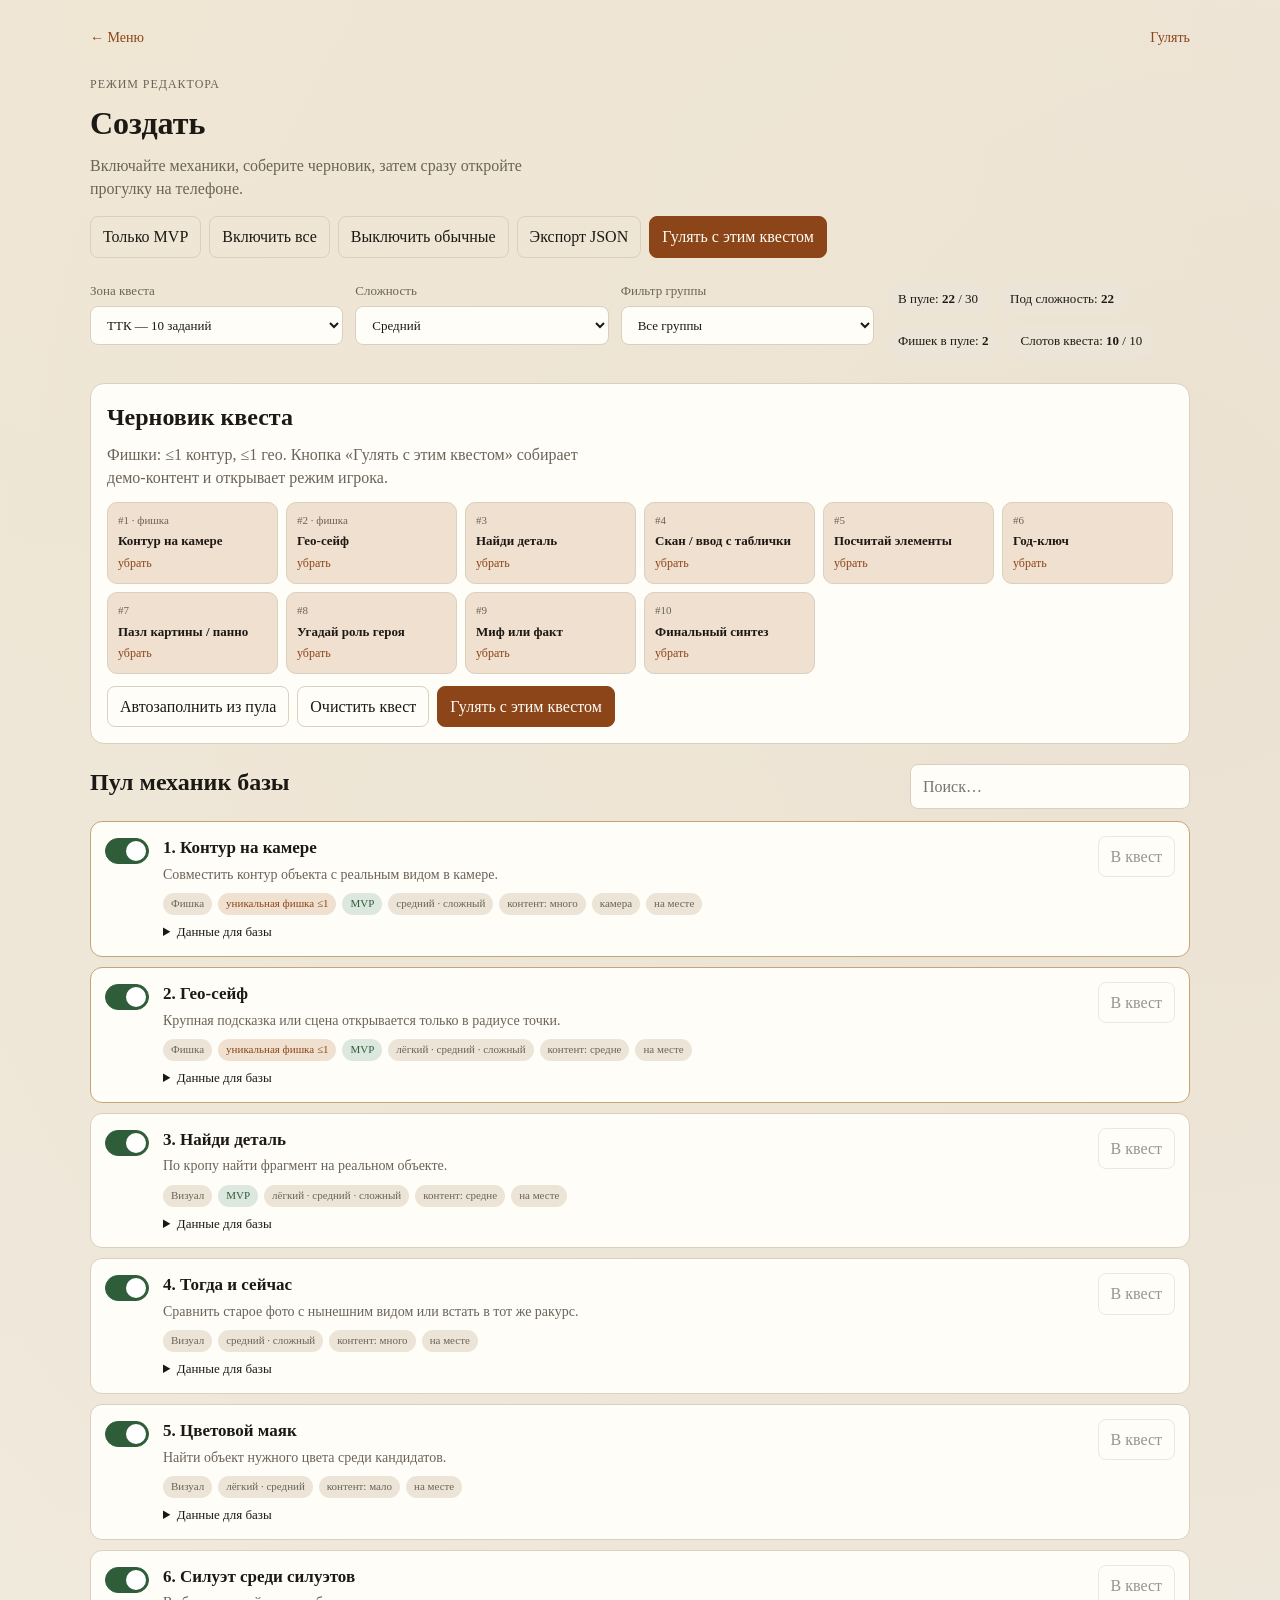
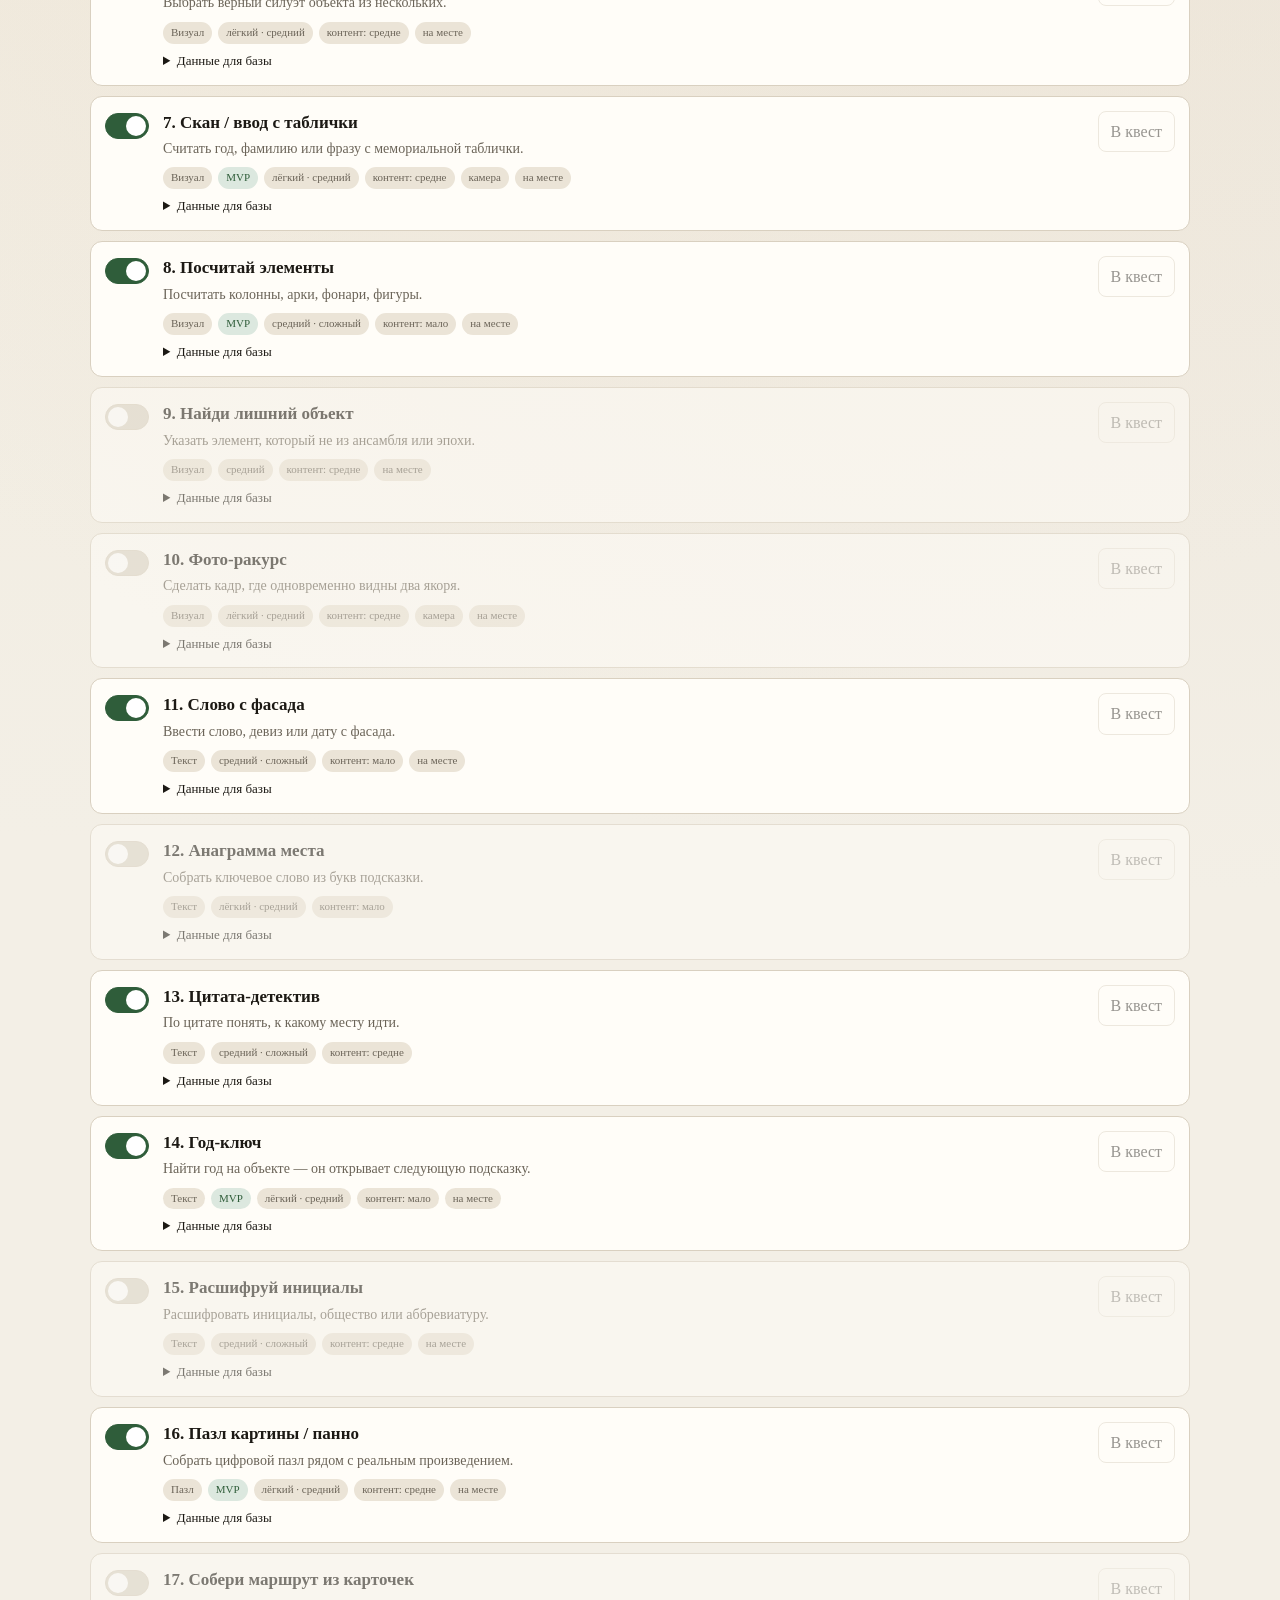
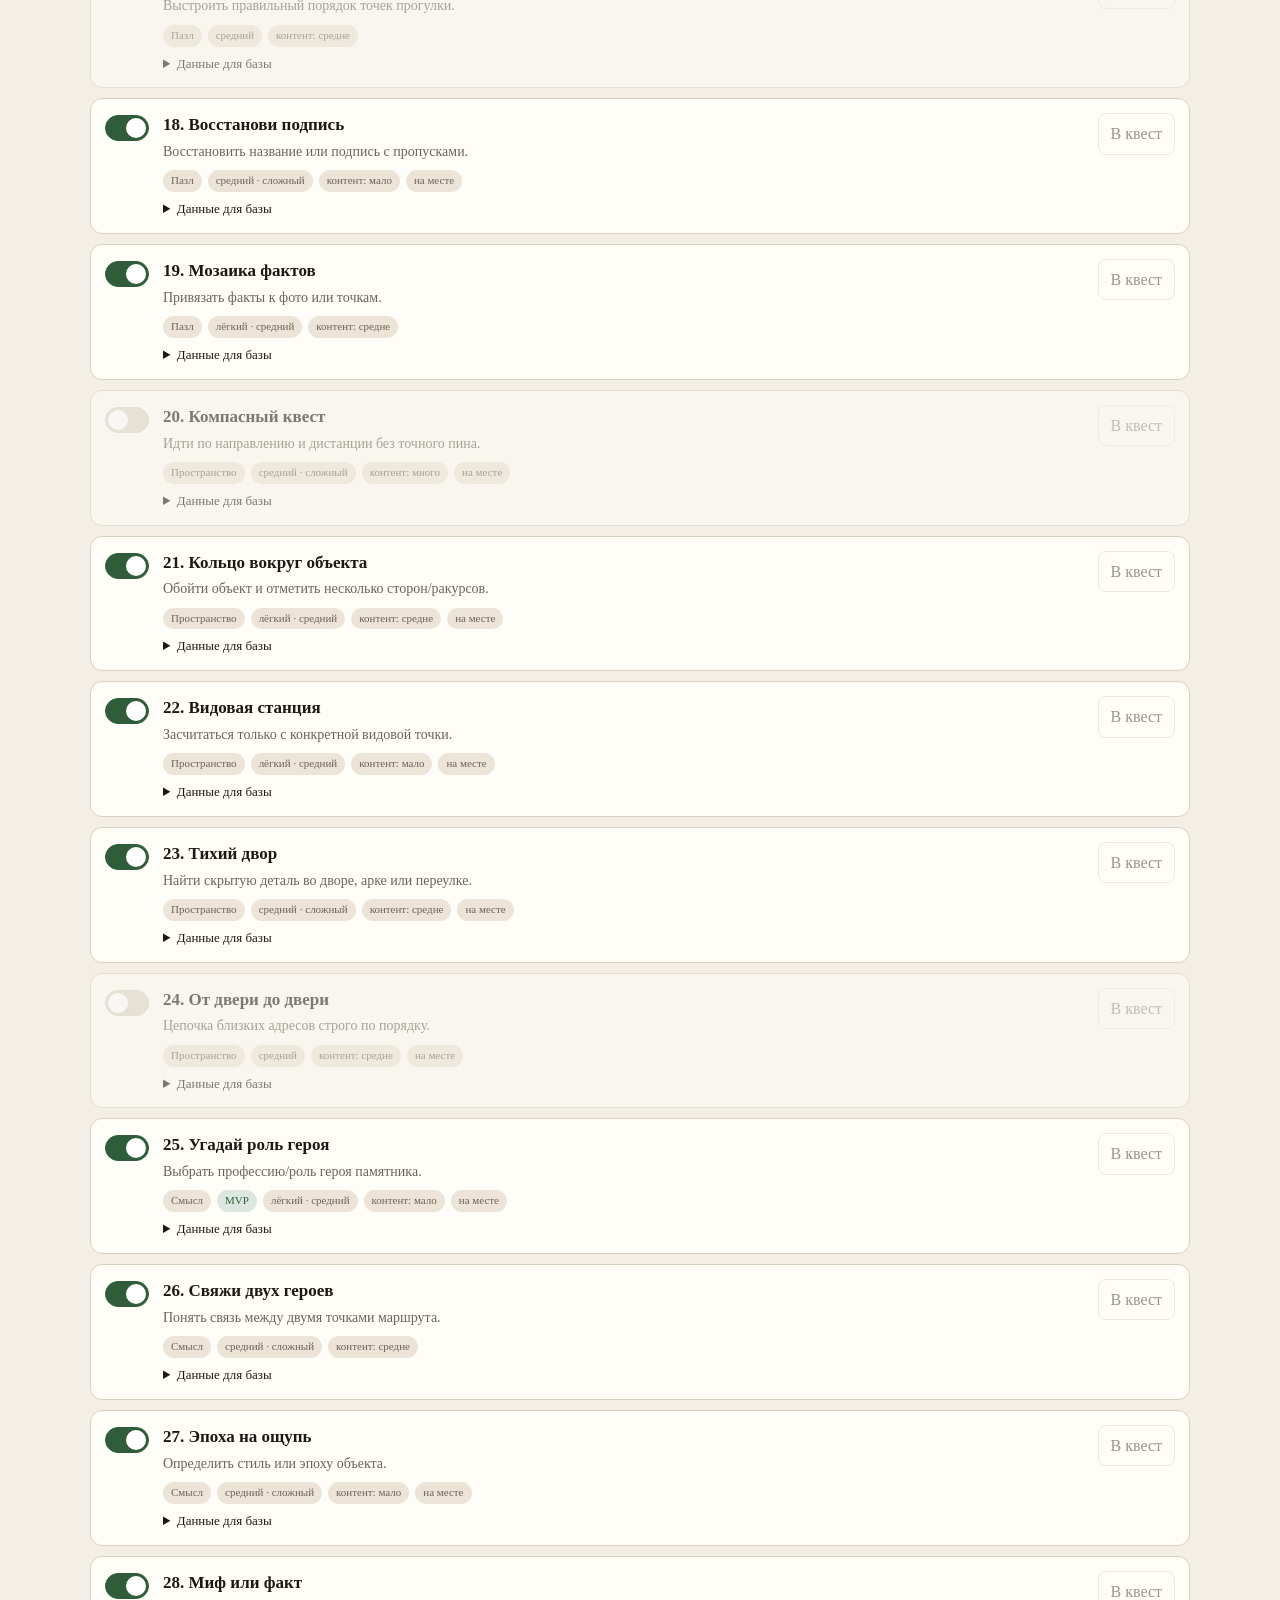
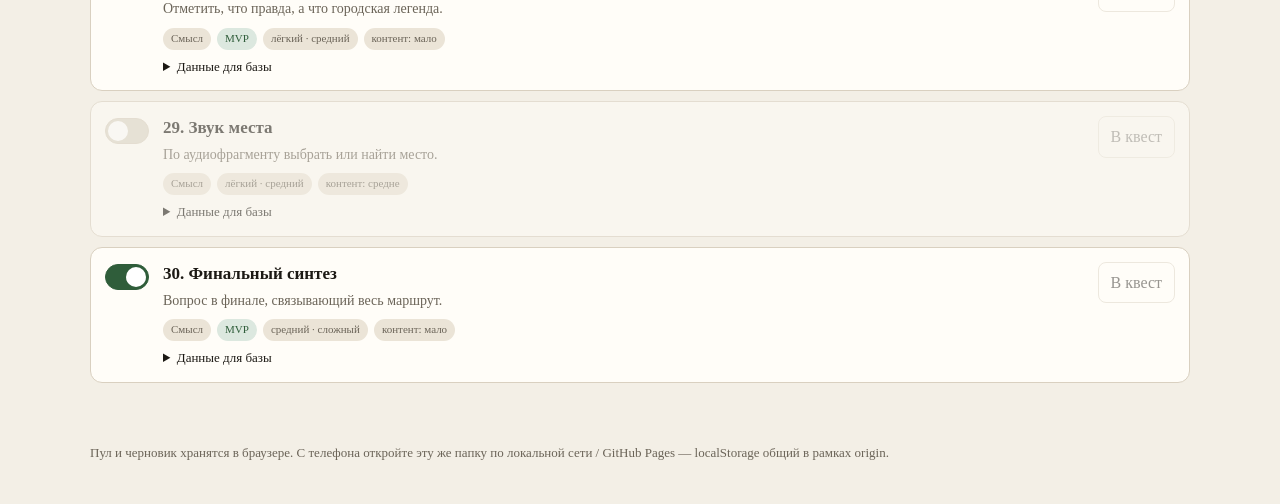
==== create.html @ 827c065a "Deploy Cultural Walks PWA for GitHub Pages" ====
<!DOCTYPE html>
<html lang="ru">
<head>
  <meta charset="UTF-8" />
  <meta name="viewport" content="width=device-width, initial-scale=1, viewport-fit=cover" />
  <meta name="theme-color" content="#1c1914" />
  <title>Создать — Культурные прогулки</title>
  <link rel="stylesheet" href="create-styles.css" />
</head>
<body>
  <header class="top">
    <div class="nav-row">
      <a href="index.html">← Меню</a>
      <a href="walk.html">Гулять</a>
    </div>
    <div>
      <p class="eyebrow">Режим редактора</p>
      <h1>Создать</h1>
      <p class="lead">Включайте механики, соберите черновик, затем сразу откройте прогулку на телефоне.</p>
    </div>
    <div class="top-actions">
      <button type="button" id="btn-mvp" class="btn ghost">Только MVP</button>
      <button type="button" id="btn-all-on" class="btn ghost">Включить все</button>
      <button type="button" id="btn-all-off" class="btn ghost">Выключить обычные</button>
      <button type="button" id="btn-export" class="btn ghost">Экспорт JSON</button>
      <button type="button" id="btn-walk" class="btn primary">Гулять с этим квестом</button>
    </div>
  </header>

  <section class="setup">
    <label>
      Зона квеста
      <select id="zone">
        <option value="garden">Садовое кольцо — 5 заданий</option>
        <option value="ttk" selected>ТТК — 10 заданий</option>
      </select>
    </label>
    <label>
      Сложность
      <select id="difficulty">
        <option value="easy">Лёгкий</option>
        <option value="medium" selected>Средний</option>
        <option value="hard">Сложный</option>
      </select>
    </label>
    <label>
      Фильтр группы
      <select id="filter-group">
        <option value="all">Все группы</option>
        <option value="unique">Фишки</option>
        <option value="visual">Визуал</option>
        <option value="text">Текст</option>
        <option value="puzzle">Пазлы</option>
        <option value="space">Пространство</option>
        <option value="meaning">Смысл</option>
      </select>
    </label>
    <div class="stats" id="stats"></div>
  </section>

  <section class="quest-preview">
    <h2>Черновик квеста</h2>
    <p class="hint">Фишки: ≤1 контур, ≤1 гео. Кнопка «Гулять с этим квестом» собирает демо-контент и открывает режим игрока.</p>
    <div class="slots" id="slots"></div>
    <div class="quest-actions">
      <button type="button" id="btn-auto" class="btn ghost">Автозаполнить из пула</button>
      <button type="button" id="btn-clear-quest" class="btn ghost">Очистить квест</button>
      <button type="button" id="btn-walk-2" class="btn primary">Гулять с этим квестом</button>
    </div>
  </section>

  <main>
    <div class="list-head">
      <h2>Пул механик базы</h2>
      <input type="search" id="search" placeholder="Поиск…" />
    </div>
    <div id="mechanics" class="mechanics"></div>
  </main>

  <footer>
    <p>Пул и черновик хранятся в браузере. С телефона откройте эту же папку по локальной сети / GitHub Pages — localStorage общий в рамках origin.</p>
  </footer>

  <script src="mechanics-data.js"></script>
  <script src="assets.js"></script>
  <script src="content-db.js"></script>
  <script src="demo-quest.js"></script>
  <script src="shared.js"></script>
  <script src="create.js"></script>
  <script>
    if ("serviceWorker" in navigator) {
      navigator.serviceWorker.register("./sw.js").catch(() => {});
    }
  </script>
</body>
</html>
---- create-styles.css ----
:root {
  --bg: #f3efe6;
  --ink: #1c1914;
  --muted: #6b6458;
  --card: #fffdf8;
  --line: #d9d0c0;
  --accent: #8b4518;
  --accent-soft: #f0e0d0;
  --ok: #2f5d3a;
  --chip: #ebe4d7;
  font-family: "Segoe UI", "Georgia", serif;
}

* { box-sizing: border-box; }

body {
  margin: 0;
  background:
    radial-gradient(circle at 10% 0%, #efe6d4 0%, transparent 45%),
    radial-gradient(circle at 90% 10%, #e7ddd0 0%, transparent 40%),
    var(--bg);
  color: var(--ink);
  line-height: 1.45;
  min-height: 100vh;
}

.top, .setup, .quest-preview, main, footer {
  width: min(1100px, calc(100% - 32px));
  margin-inline: auto;
}

.nav-row {
  display: flex;
  justify-content: space-between;
  width: 100%;
  margin-bottom: 12px;
}
.nav-row a {
  color: var(--accent);
  text-decoration: none;
  font-size: 14px;
}

.top {
  display: flex;
  flex-direction: column;
  gap: 16px;
  padding: 28px 0 12px;
}

.top > div:nth-child(2) {
  /* title block */
}

.eyebrow {
  margin: 0 0 6px;
  text-transform: uppercase;
  letter-spacing: 0.08em;
  font-size: 12px;
  color: var(--muted);
}

h1, h2 { margin: 0 0 8px; font-weight: 650; }
.lead, .hint { margin: 0; color: var(--muted); max-width: 60ch; }

.top-actions, .quest-actions { display: flex; flex-wrap: wrap; gap: 8px; }

.btn {
  border: 1px solid var(--line);
  background: var(--card);
  color: var(--ink);
  padding: 8px 12px;
  border-radius: 8px;
  cursor: pointer;
  font: inherit;
}

.btn:hover { border-color: var(--accent); }
.btn.primary { background: var(--accent); color: #fffdf8; border-color: var(--accent); }
.btn.ghost { background: transparent; }
.btn:disabled { opacity: 0.45; cursor: not-allowed; }

.setup {
  display: grid;
  grid-template-columns: repeat(3, 1fr) 1.2fr;
  gap: 12px;
  padding: 12px 0 8px;
}

label {
  display: flex;
  flex-direction: column;
  gap: 6px;
  font-size: 13px;
  color: var(--muted);
}

select, input[type="search"] {
  font: inherit;
  padding: 10px 12px;
  border-radius: 8px;
  border: 1px solid var(--line);
  background: var(--card);
  color: var(--ink);
}

.stats {
  display: flex;
  flex-wrap: wrap;
  gap: 8px;
  align-items: end;
  padding-bottom: 4px;
}

.stat {
  background: var(--chip);
  border-radius: 999px;
  padding: 8px 12px;
  font-size: 13px;
}

.quest-preview {
  background: var(--card);
  border: 1px solid var(--line);
  border-radius: 14px;
  padding: 16px;
  margin: 12px auto 20px;
}

.slots {
  display: grid;
  grid-template-columns: repeat(auto-fill, minmax(160px, 1fr));
  gap: 8px;
  margin: 12px 0;
}

.slot {
  min-height: 72px;
  border: 1px dashed var(--line);
  border-radius: 10px;
  padding: 10px;
  background: #faf7f0;
  display: flex;
  flex-direction: column;
  gap: 4px;
  font-size: 13px;
}

.slot.filled {
  border-style: solid;
  background: var(--accent-soft);
}

.slot .n { color: var(--muted); font-size: 11px; }
.slot button {
  margin-top: auto;
  align-self: flex-start;
  border: 0;
  background: transparent;
  color: var(--accent);
  cursor: pointer;
  padding: 0;
  font: inherit;
  font-size: 12px;
}

.list-head {
  display: flex;
  justify-content: space-between;
  gap: 12px;
  align-items: center;
  margin-bottom: 12px;
}

.list-head input { width: min(280px, 100%); }

.mechanics { display: flex; flex-direction: column; gap: 10px; padding-bottom: 40px; }

.card {
  display: grid;
  grid-template-columns: auto 1fr auto;
  gap: 14px;
  align-items: start;
  background: var(--card);
  border: 1px solid var(--line);
  border-radius: 12px;
  padding: 14px;
}

.card.off { opacity: 0.55; }
.card.unique { border-color: #c4a574; }

.toggle {
  width: 44px;
  height: 26px;
  border-radius: 999px;
  border: 1px solid var(--line);
  background: #ddd6c8;
  position: relative;
  cursor: pointer;
  flex-shrink: 0;
  margin-top: 2px;
}

.toggle.on { background: var(--ok); border-color: var(--ok); }
.toggle::after {
  content: "";
  position: absolute;
  top: 2px; left: 2px;
  width: 20px; height: 20px;
  border-radius: 50%;
  background: #fff;
  transition: left 0.15s ease;
}
.toggle.on::after { left: 20px; }

.meta { display: flex; flex-wrap: wrap; gap: 6px; margin: 8px 0; }
.pill {
  font-size: 11px;
  padding: 3px 8px;
  border-radius: 999px;
  background: var(--chip);
  color: var(--muted);
}
.pill.feature { background: var(--accent-soft); color: var(--accent); }
.pill.mvp { background: #dce8df; color: var(--ok); }

.card h3 { margin: 0; font-size: 17px; }
.card p { margin: 4px 0 0; color: var(--muted); font-size: 14px; }

.card-actions { display: flex; flex-direction: column; gap: 6px; }
.card-actions .btn { white-space: nowrap; }

details {
  margin-top: 8px;
  font-size: 13px;
  color: var(--muted);
}
details summary { cursor: pointer; color: var(--ink); }

footer {
  padding: 8px 0 28px;
  color: var(--muted);
  font-size: 13px;
}

@media (max-width: 860px) {
  .top { flex-direction: column; }
  .setup { grid-template-columns: 1fr 1fr; }
  .card { grid-template-columns: auto 1fr; }
  .card-actions { grid-column: 1 / -1; flex-direction: row; }
}
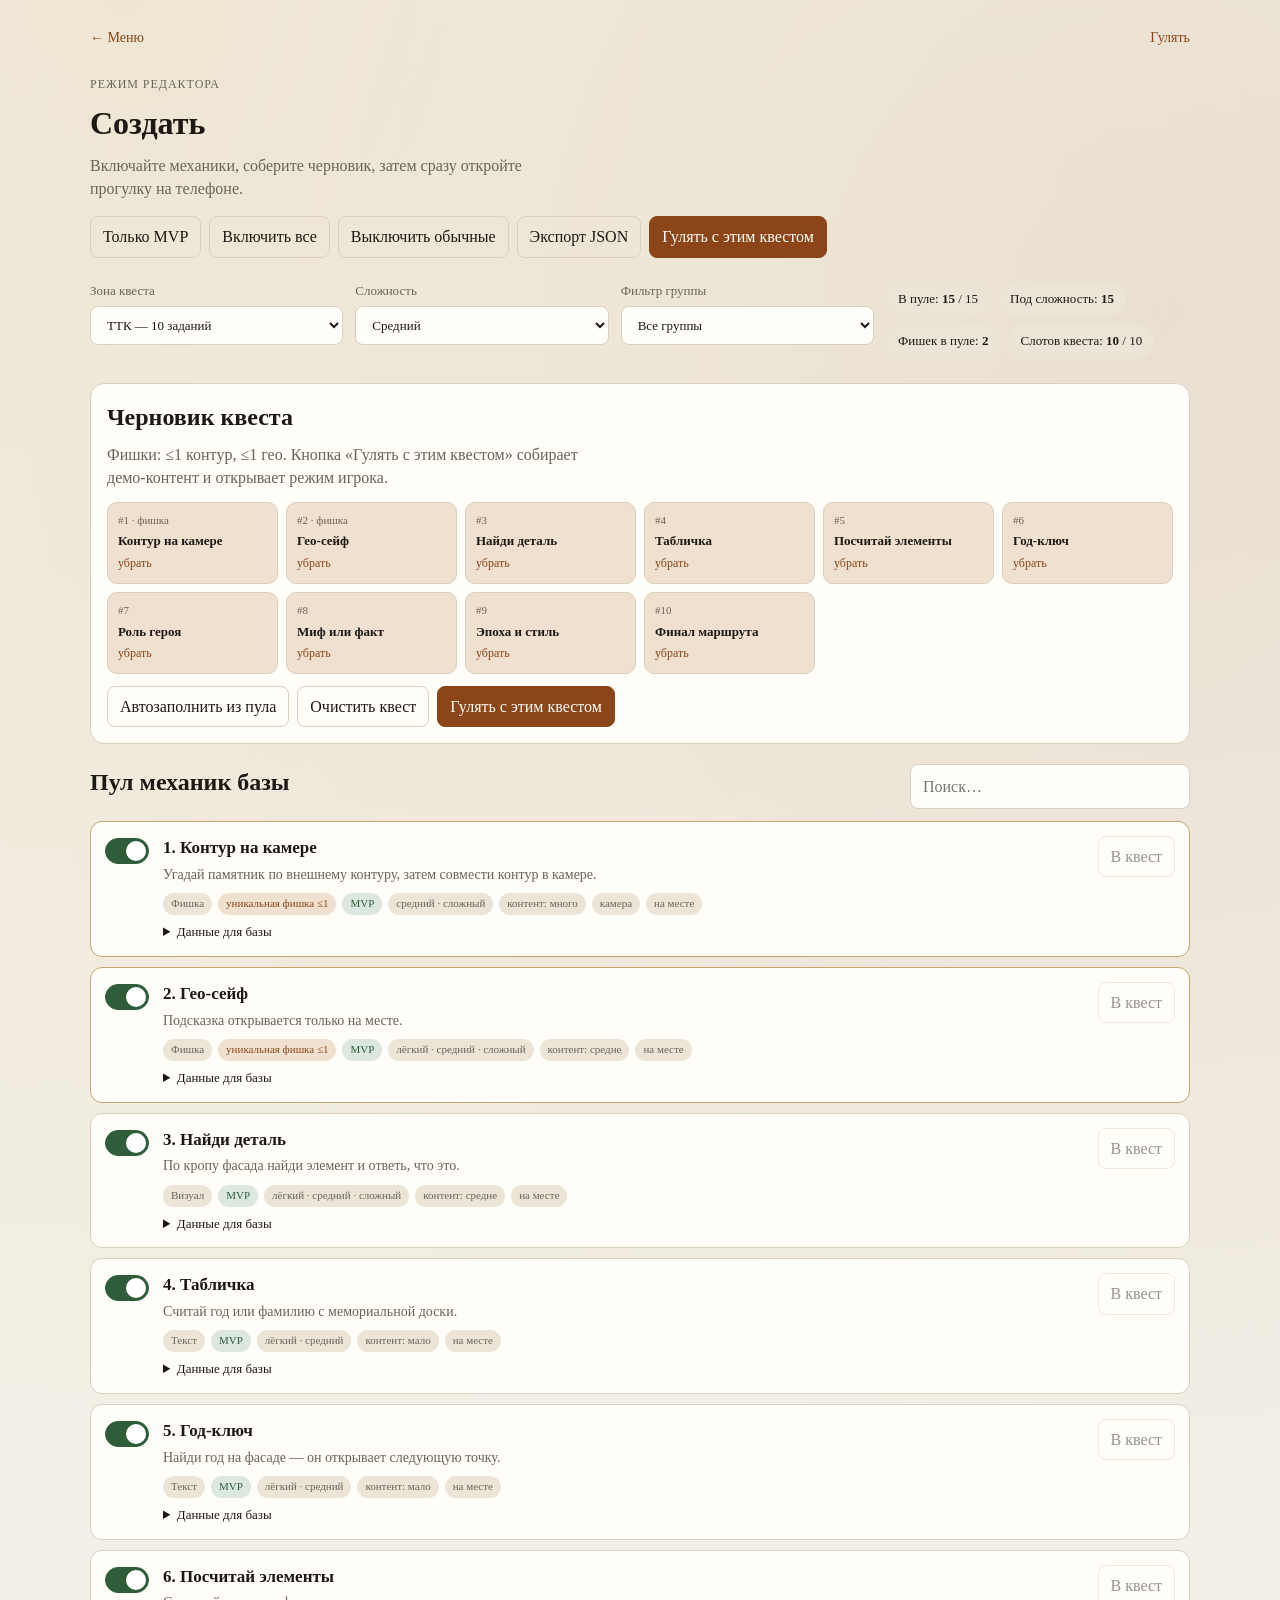
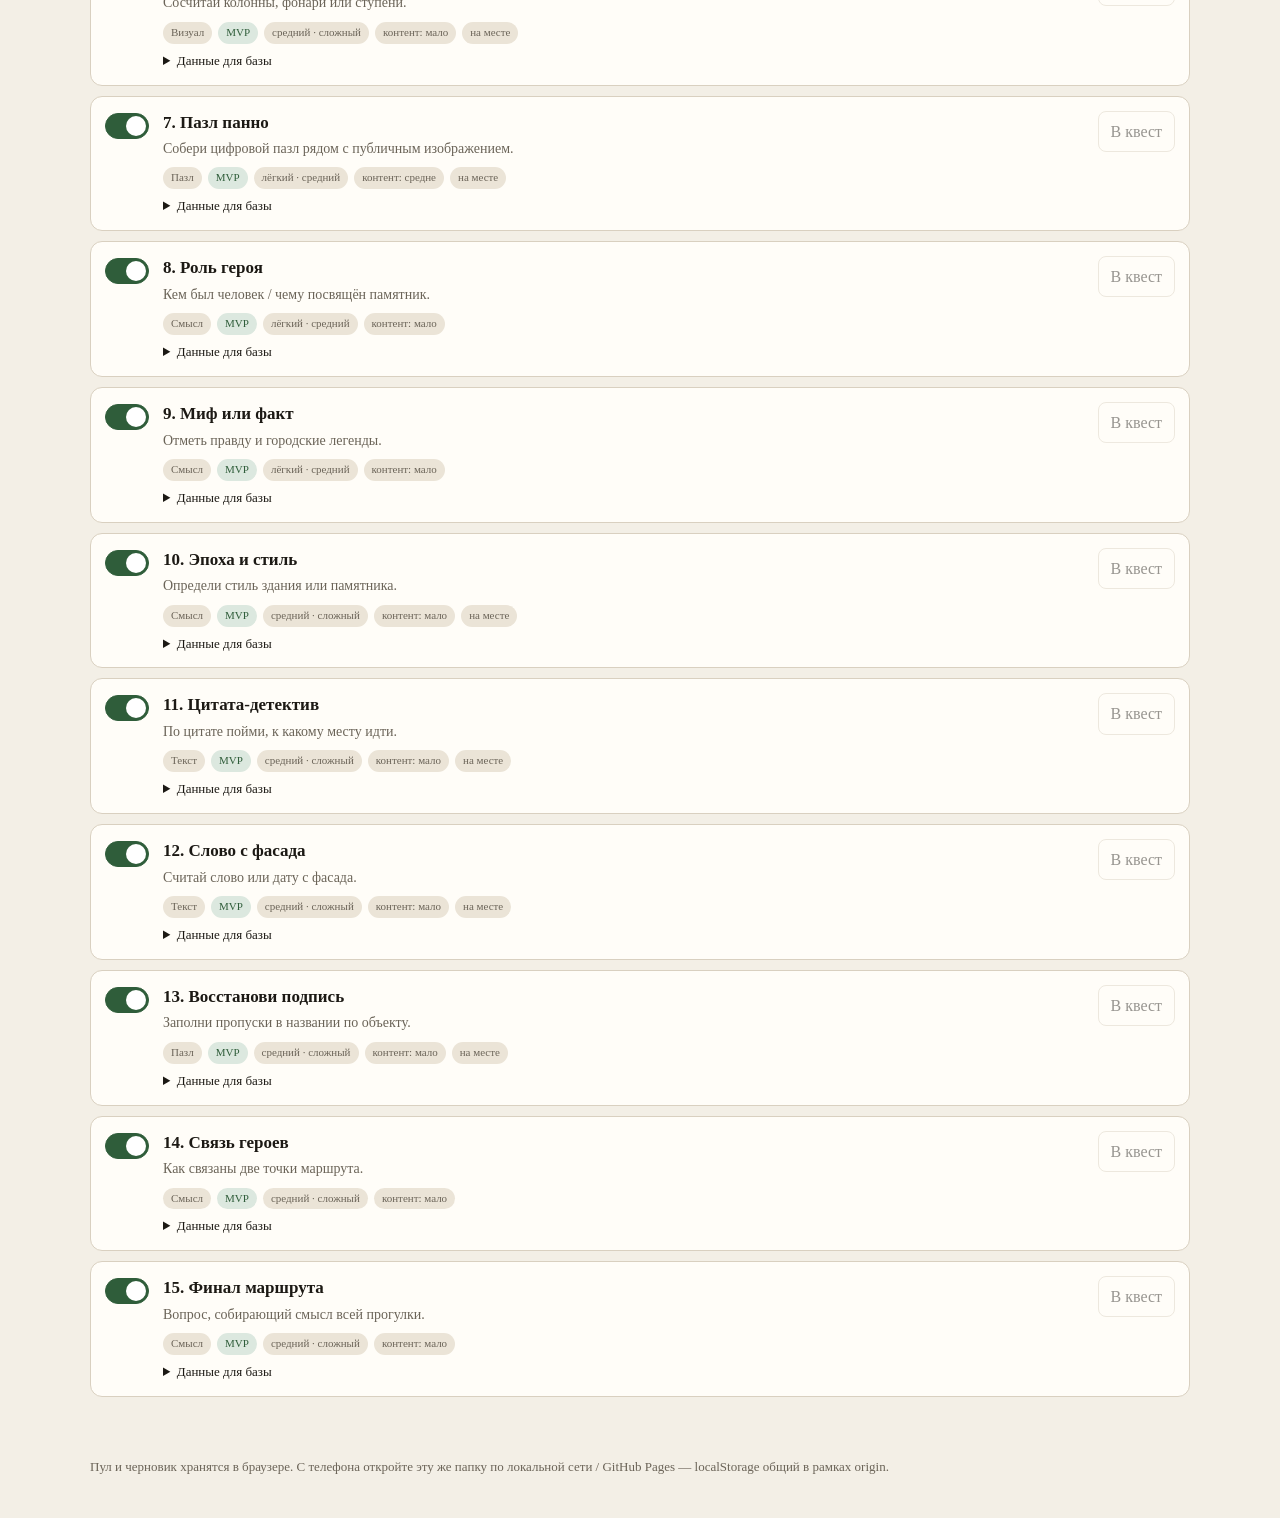
==== commit 0ebbb916: "Add 15 monuments with contours, strict AR match, radar treasure chest" ====
--- a/create.html
+++ b/create.html
@@ -84,6 +84,7 @@
   <script src="mechanics-data.js"></script>
   <script src="assets.js"></script>
   <script src="content-db.js"></script>
+  <script src="monuments-extra.js"></script>
   <script src="demo-quest.js"></script>
   <script src="shared.js"></script>
   <script src="create.js"></script>
